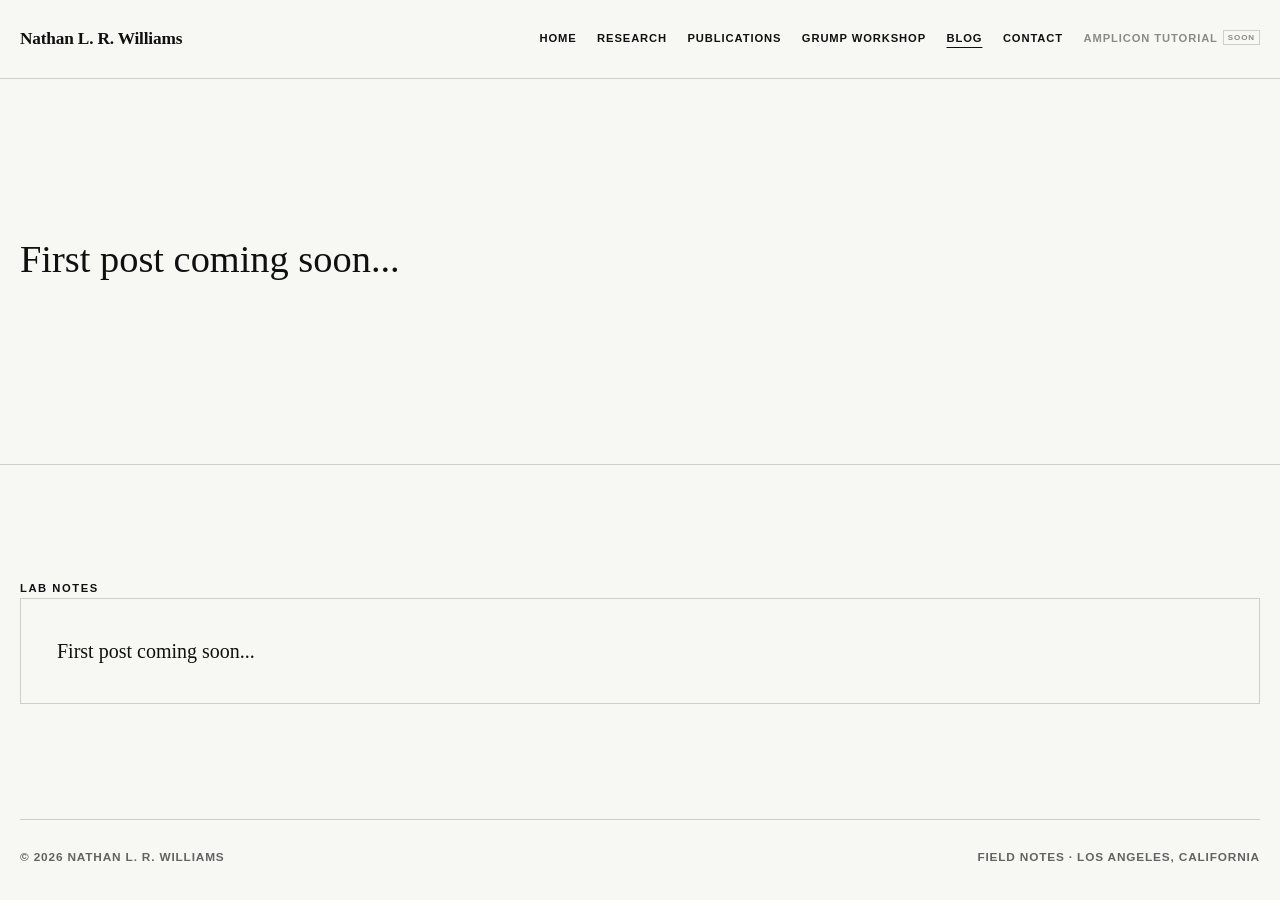
==== blog/index.html @ d1e09d86 "Publish portfolio and GRUMP Workshop" ====
<!DOCTYPE html>
<html lang="en">
<head>
  <meta charset="UTF-8" />
  <meta name="viewport" content="width=device-width, initial-scale=1.0" />
  <meta name="description" content="Field notes, research stories, and science experiences from Nathan L. R. Williams." />
  <title>Field Notes · Nathan L. R. Williams</title>
  <link rel="stylesheet" href="../css/style.css" />
  <script defer src="../js/script.js"></script>
</head>
<body>
  <a class="skip-link" href="#main-content">Skip to content</a>
  <header class="site-header">
    <div class="header-inner">
      <a class="wordmark" href="../index.html">Nathan L. R. Williams</a>
      <button class="menu-button" type="button" aria-expanded="false" aria-controls="site-navigation">Menu</button>
      <nav class="site-nav" id="site-navigation" aria-label="Main navigation">
        <a href="../index.html">Home</a>
        <a href="../index.html#research">Research</a>
        <a href="../index.html#publications">Publications</a>
        <a href="../workshop/index.html">GRUMP Workshop</a>
        <a href="index.html" aria-current="page">Blog</a>
        <a href="../index.html#contact">Contact</a>
        <span class="nav-pending" title="Coming soon">Amplicon Tutorial</span>
      </nav>
    </div>
  </header>

  <main id="main-content">
    <section class="page-hero">
      <div class="page-hero-inner">
        <p class="lead blog-intro">First post coming soon...</p>
      </div>
    </section>

    <section class="wide-section">
      <p class="kicker">LAB NOTES</p>
      <div class="empty-state">
        First post coming soon...
      </div>
    </section>
  </main>

  <footer class="site-footer">
    <p>© <span id="currentYear"></span> Nathan L. R. Williams</p>
    <p>Field notes · Los Angeles, California</p>
  </footer>
</body>
</html>
---- css/style.css ----
:root {
  --paper: #f7f7f4;
  --ink: #101010;
  --muted: #636363;
  --line: #cfcfca;
  --white: #ffffff;
  --data-blue: #1768ac;
  --max-width: 1240px;
  --serif: "Iowan Old Style", "Palatino Linotype", Palatino, Georgia, serif;
  --sans: -apple-system, BlinkMacSystemFont, "Helvetica Neue", Helvetica, Arial, sans-serif;
}

* { box-sizing: border-box; }
html { scroll-behavior: smooth; }
body {
  margin: 0;
  background: var(--paper);
  color: var(--ink);
  font-family: var(--sans);
  line-height: 1.6;
}
img { max-width: 100%; }
a { color: inherit; }
button { font: inherit; }

.skip-link {
  position: fixed;
  top: 10px;
  left: 10px;
  z-index: 100;
  padding: 10px 14px;
  background: var(--ink);
  color: var(--white);
  transform: translateY(-150%);
}
.skip-link:focus { transform: translateY(0); }

.site-header {
  position: sticky;
  top: 0;
  z-index: 20;
  border-bottom: 1px solid var(--line);
  background: rgba(247, 247, 244, 0.96);
  backdrop-filter: blur(12px);
}
.header-inner,
.hero-inner,
.section,
.fieldwork,
.page-hero-inner,
.wide-section,
.site-footer {
  width: min(calc(100% - 40px), var(--max-width));
  margin-inline: auto;
}
.header-inner {
  min-height: 78px;
  display: flex;
  align-items: center;
  justify-content: space-between;
  gap: 24px;
}
.wordmark {
  flex: 0 0 auto;
  text-decoration: none;
  font-family: var(--serif);
  font-size: 1.08rem;
  font-weight: 700;
  letter-spacing: -0.01em;
}
.site-nav {
  display: flex;
  align-items: center;
  justify-content: flex-end;
  gap: clamp(13px, 1.6vw, 24px);
  font-size: 0.7rem;
  font-weight: 750;
  letter-spacing: 0.08em;
  text-transform: uppercase;
}
.site-nav a {
  text-decoration: none;
  white-space: nowrap;
}
.site-nav a:hover,
.site-nav a:focus-visible,
.site-nav a[aria-current="page"] {
  text-decoration: underline;
  text-underline-offset: 5px;
}
.nav-pending { color: #8a8a86; cursor: not-allowed; }
.nav-pending::after {
  content: "Soon";
  margin-left: 5px;
  padding: 2px 4px;
  border: 1px solid var(--line);
  font-size: 0.5rem;
  vertical-align: 2px;
}
.menu-button {
  display: none;
  padding: 8px 0;
  border: 0;
  background: transparent;
  color: var(--ink);
  font-size: 0.8rem;
  font-weight: 700;
  letter-spacing: 0.08em;
  text-transform: uppercase;
  cursor: pointer;
}

.hero {
  min-height: min(700px, calc(100vh - 78px));
  display: grid;
  align-items: center;
  border-bottom: 1px solid var(--line);
}
.hero-inner { padding-block: clamp(85px, 14vw, 170px); }
.eyebrow,
.section-label,
.item-number,
.kicker {
  margin: 0;
  font-size: 0.7rem;
  font-weight: 800;
  letter-spacing: 0.14em;
  text-transform: uppercase;
}
.hero h1 {
  max-width: 940px;
  margin: 24px 0 18px;
  font-family: var(--serif);
  font-size: clamp(3.1rem, 7.5vw, 7rem);
  font-weight: 400;
  letter-spacing: -0.052em;
  line-height: 0.96;
}
.motto {
  margin: 0 0 42px;
  color: var(--muted);
  font-family: var(--serif);
  font-size: clamp(1.05rem, 2vw, 1.3rem);
  font-style: italic;
}
.text-link,
.button-link {
  display: inline-flex;
  gap: 10px;
  align-items: center;
  color: var(--ink);
  font-size: 0.76rem;
  font-weight: 800;
  letter-spacing: 0.08em;
  text-decoration: none;
  text-transform: uppercase;
}
.text-link:hover { text-decoration: underline; text-underline-offset: 5px; }
.button-link {
  min-height: 44px;
  padding: 10px 14px;
  border: 1px solid var(--ink);
}
.button-link:hover,
.button-link:focus-visible { background: var(--ink); color: var(--white); }

.section {
  display: grid;
  grid-template-columns: 160px minmax(0, 1fr);
  gap: clamp(30px, 6vw, 90px);
  padding-block: clamp(72px, 10vw, 125px);
}
.section-rule { border-bottom: 1px solid var(--line); }
.section-label { padding-top: 10px; }
.section-content { max-width: 940px; }
.section-content h2,
.fieldwork h2,
.page-hero h1,
.wide-section h2 {
  margin: 0 0 40px;
  font-family: var(--serif);
  font-size: clamp(2.25rem, 4.3vw, 4.6rem);
  font-weight: 400;
  letter-spacing: -0.043em;
  line-height: 1;
}
.prose p,
.lead {
  max-width: 780px;
  margin: 0 0 24px;
  font-family: var(--serif);
  font-size: clamp(1.12rem, 1.8vw, 1.42rem);
  line-height: 1.58;
}
.bio-layout {
  display: grid;
  grid-template-columns: minmax(0, 1fr) minmax(220px, 300px);
  gap: clamp(40px, 6vw, 80px);
  align-items: start;
}
.bio-layout .prose p {
  margin-bottom: 30px;
  font-size: clamp(1.02rem, 1.45vw, 1.22rem);
  line-height: 1.62;
}
.portrait {
  position: sticky;
  top: 110px;
  margin: 0;
}
.portrait img {
  display: block;
  width: 100%;
  aspect-ratio: 4 / 5;
  object-fit: cover;
  object-position: 50% 25%;
  filter: grayscale(100%);
}

.research-list { border-top: 1px solid var(--ink); }
.research-list article {
  display: grid;
  grid-template-columns: 65px minmax(190px, 0.75fr) minmax(240px, 1fr);
  gap: 30px;
  padding: 28px 0;
  border-bottom: 1px solid var(--line);
}
.research-list h3,
.research-list p { margin: 0; }
.research-list h3 {
  font-family: var(--serif);
  font-size: 1.4rem;
  font-weight: 500;
  line-height: 1.2;
}
.research-list article > p:last-child { color: var(--muted); }

.fieldwork { padding-block: clamp(72px, 10vw, 125px); }
.fieldwork-heading {
  display: flex;
  justify-content: space-between;
  align-items: center;
  gap: 30px;
  margin-bottom: 34px;
}
.carousel-controls { display: flex; align-items: center; gap: 12px; }
.carousel-button {
  width: 44px;
  height: 44px;
  border: 1px solid var(--ink);
  border-radius: 50%;
  background: transparent;
  cursor: pointer;
}
.carousel-button:hover,
.carousel-button:focus-visible { background: var(--ink); color: var(--white); }
.carousel-count {
  min-width: 48px;
  margin: 0;
  color: var(--muted);
  text-align: center;
  font-size: 0.75rem;
  font-weight: 700;
}
.carousel { position: relative; }
.carousel-slide { display: none; margin: 0; }
.carousel-slide.is-active { display: block; }
.carousel-slide img {
  display: block;
  width: 100%;
  height: clamp(430px, 64vw, 760px);
  object-fit: cover;
}
.carousel-slide:nth-child(1) img { object-position: center 42%; }
.carousel-slide:nth-child(2) img { object-position: center 35%; }
.carousel-slide:nth-child(3) img { object-position: center 50%; }
.carousel-slide figcaption {
  display: flex;
  justify-content: flex-end;
  padding-top: 12px;
  color: var(--muted);
  font-size: 0.78rem;
}

.publications-heading {
  display: flex;
  align-items: flex-start;
  justify-content: space-between;
  gap: 30px;
  margin-bottom: 48px;
}
.publications-heading h2 { margin-bottom: 14px; }
.publication-intro {
  margin: 0;
  color: var(--muted);
  font-family: var(--serif);
  font-size: 1.15rem;
}
.scholar-link {
  flex: 0 0 auto;
  display: inline-flex;
  align-items: center;
  gap: 9px;
  padding: 10px 13px 10px 10px;
  border: 1px solid var(--ink);
  text-decoration: none;
  font-size: 0.7rem;
  font-weight: 800;
  letter-spacing: 0.08em;
  text-transform: uppercase;
}
.scholar-link:hover,
.scholar-link:focus-visible { background: var(--ink); color: var(--white); }
.scholar-logo { width: 25px; height: 25px; object-fit: contain; }
.publication-list { border-top: 1px solid var(--ink); }
.publication {
  display: grid;
  grid-template-columns: 175px minmax(0, 1fr);
  column-gap: 30px;
  padding: 28px 0 30px;
  border-bottom: 1px solid var(--line);
}
.publication--featured { padding-block: 34px; }
.publication-meta {
  display: grid;
  align-content: start;
  gap: 5px;
  color: var(--muted);
  font-size: 0.68rem;
  font-weight: 800;
  letter-spacing: 0.08em;
  text-transform: uppercase;
}
.publication h3,
.publication > p { grid-column: 2; }
.publication h3 {
  margin: 0 0 14px;
  font-family: var(--serif);
  font-size: clamp(1.28rem, 2.2vw, 1.9rem);
  font-weight: 500;
  line-height: 1.25;
}
.publication h3 a { text-decoration: none; }
.publication h3 a:hover,
.publication h3 a:focus-visible {
  text-decoration: underline;
  text-decoration-thickness: 1px;
  text-underline-offset: 5px;
}
.publication > p {
  margin: 0;
  color: var(--muted);
  font-size: 0.86rem;
  line-height: 1.55;
}
.publication strong { color: var(--ink); }
.cofirst { margin-left: 6px; font-style: italic; }

.contact { min-height: 460px; }
.email-link {
  display: inline-block;
  max-width: 100%;
  font-family: var(--serif);
  font-size: clamp(1rem, 1.6vw, 1.35rem);
  text-decoration-thickness: 1px;
  text-underline-offset: 8px;
  overflow-wrap: anywhere;
}
.contact-note { margin: 28px 0 0; color: var(--muted); }
.site-footer {
  display: flex;
  justify-content: space-between;
  gap: 20px;
  padding-block: 28px;
  color: var(--muted);
  font-size: 0.74rem;
  font-weight: 700;
  letter-spacing: 0.07em;
  text-transform: uppercase;
}
.site-footer p { margin: 0; }

/* Interior pages */
.page-hero { border-bottom: 1px solid var(--line); }
.page-hero-inner { padding-block: clamp(86px, 12vw, 150px); }
.page-hero h1 { max-width: 970px; margin: 20px 0 28px; }
.page-hero .lead { max-width: 850px; color: var(--muted); }
.hero-actions { display: flex; flex-wrap: wrap; gap: 10px; margin-top: 34px; }
.wide-section { padding-block: clamp(70px, 9vw, 115px); border-bottom: 1px solid var(--line); }
.wide-section > h2 { max-width: 800px; }
.stats-grid,
.resource-grid,
.figure-grid,
.blog-grid {
  display: grid;
  grid-template-columns: repeat(3, minmax(0, 1fr));
  border-top: 1px solid var(--ink);
}
.stat,
.resource-card,
.blog-card {
  padding: 28px;
  border-right: 1px solid var(--line);
  border-bottom: 1px solid var(--line);
}
.stat:last-child,
.resource-card:last-child,
.blog-card:last-child { border-right: 0; }
.stat strong {
  display: block;
  margin-bottom: 7px;
  font-family: var(--serif);
  font-size: clamp(2rem, 4vw, 4rem);
  font-weight: 400;
  line-height: 1;
}
.stat span { color: var(--muted); font-size: 0.85rem; }
.figure-grid {
  grid-template-columns: minmax(0, 1fr);
  gap: 54px;
  max-width: 1000px;
  margin-inline: auto;
  border-top: 0;
}
.science-figure {
  width: 100%;
  margin: 0 auto;
}
.science-figure img {
  display: block;
  width: 100%;
  border: 1px solid var(--line);
  background: var(--white);
}
.science-figure figcaption {
  margin-top: 12px;
  color: var(--muted);
  font-size: 0.78rem;
  text-align: center;
}
.explorer-intro {
  max-width: 820px;
  margin: -18px 0 38px;
  color: var(--muted);
  font-family: var(--serif);
  font-size: clamp(1.08rem, 1.7vw, 1.35rem);
}
.explorer-controls {
  display: grid;
  grid-template-columns: repeat(4, minmax(0, 1fr));
  gap: 18px;
  padding: 24px 0 28px;
  border-top: 1px solid var(--ink);
  border-bottom: 1px solid var(--line);
}
.explorer-controls label {
  display: grid;
  gap: 7px;
}
.explorer-controls label > span {
  font-size: 0.68rem;
  font-weight: 800;
  letter-spacing: 0.08em;
  text-transform: uppercase;
}
.explorer-controls select {
  width: 100%;
  min-height: 46px;
  padding: 9px 34px 9px 10px;
  border: 1px solid var(--ink);
  border-radius: 0;
  background: var(--paper);
  color: var(--ink);
  font: 0.88rem var(--sans);
}
.explorer-controls select:disabled {
  border-color: var(--line);
  color: var(--muted);
}
.explorer-summary {
  min-height: 62px;
  display: flex;
  align-items: center;
  justify-content: space-between;
  gap: 24px;
  padding-block: 14px;
}
.explorer-summary p {
  margin: 0;
  color: var(--muted);
  font-size: 0.82rem;
}
.abundance-legend {
  flex: 0 0 auto;
  display: flex;
  align-items: center;
  gap: 8px;
  color: var(--muted);
  font-size: 0.65rem;
  font-weight: 700;
}
.abundance-size-key {
  min-width: 76px;
  height: 24px;
  display: inline-flex;
  align-items: center;
  justify-content: space-around;
}
.abundance-size-key i {
  display: inline-block;
  border-radius: 50%;
  background: var(--data-blue);
}
.abundance-size-key i:nth-child(1) {
  width: 6px;
  height: 6px;
}
.abundance-size-key i:nth-child(2) {
  width: 12px;
  height: 12px;
}
.abundance-size-key i:nth-child(3) {
  width: 20px;
  height: 20px;
}
.interactive-figure {
  margin: 52px 0 0;
}
.interactive-figure + .interactive-figure {
  margin-top: 88px;
}
.interactive-figure-heading {
  display: flex;
  align-items: baseline;
  justify-content: space-between;
  gap: 24px;
  margin-bottom: 14px;
}
.interactive-figure-heading h3 {
  margin: 0;
  font-family: var(--serif);
  font-size: clamp(1.5rem, 2.5vw, 2.15rem);
  font-weight: 500;
}
.interactive-figure-heading p {
  margin: 0;
  color: var(--muted);
  font-size: 0.76rem;
}
.chart-frame {
  width: 100%;
  overflow: hidden;
  border-top: 1px solid var(--ink);
  border-bottom: 1px solid var(--line);
  background: var(--white);
}
.chart-frame svg {
  display: block;
  width: 100%;
  height: auto;
}
#grump-map {
  cursor: grab;
  touch-action: none;
}
#grump-map:active { cursor: grabbing; }
.interactive-figure figcaption {
  margin-top: 12px;
  color: var(--muted);
  font-size: 0.76rem;
  text-align: center;
}
.map-graticule {
  fill: none;
  stroke: #d8d8d2;
  stroke-width: 0.7;
}
.map-land {
  fill: #ecece7;
  stroke: #94948e;
  stroke-width: 0.8;
}
.map-sample-points circle,
.depth-sample-points circle {
  fill: #c8c8c3;
  fill-opacity: 1;
}
.map-abundance-points circle,
.depth-abundance-points circle {
  fill: var(--data-blue);
  stroke: var(--white);
  stroke-width: 0.8;
  fill-opacity: 0.88;
}
.chart-grid line {
  stroke: #deded9;
  stroke-width: 1;
}
.chart-grid path { display: none; }
.chart-axis path,
.chart-axis line {
  stroke: #777772;
}
.chart-axis text,
.chart-axis-label {
  fill: var(--muted);
  font-family: var(--sans);
  font-size: 12px;
}
.resource-card h3,
.blog-card h3,
.tutorial-step h2 {
  margin: 8px 0 12px;
  font-family: var(--serif);
  font-size: 1.55rem;
  font-weight: 500;
  line-height: 1.2;
}
.section-title-only { margin-bottom: 34px !important; }
.resource-card p,
.blog-card p { color: var(--muted); }
.resource-card a,
.blog-card a { text-underline-offset: 4px; }
.updates-list { border-top: 1px solid var(--ink); }
.update-item {
  display: grid;
  grid-template-columns: 180px 1fr;
  gap: 30px;
  padding: 28px 0;
  border-bottom: 1px solid var(--line);
}
.update-item time,
.post-meta { color: var(--muted); font-size: 0.72rem; font-weight: 800; letter-spacing: 0.08em; text-transform: uppercase; }
.update-item h3 { margin: 0 0 8px; font-family: var(--serif); font-size: 1.45rem; font-weight: 500; }
.update-item p { margin: 0; color: var(--muted); }
.tutorial-layout {
  display: grid;
  grid-template-columns: 230px minmax(0, 1fr);
  gap: clamp(35px, 6vw, 85px);
  align-items: start;
}
.tutorial-nav {
  position: sticky;
  top: 110px;
  display: grid;
  border-top: 1px solid var(--ink);
}
.tutorial-nav a {
  padding: 12px 0;
  border-bottom: 1px solid var(--line);
  color: var(--muted);
  font-size: 0.76rem;
  font-weight: 700;
  text-decoration: none;
}
.tutorial-nav a:hover { color: var(--ink); }
.tutorial-step { padding: 0 0 72px; }
.tutorial-step + .tutorial-step { padding-top: 72px; border-top: 1px solid var(--line); }
.tutorial-step > p { max-width: 780px; }
.taxonomy-tool {
  margin-top: 42px;
  padding: clamp(24px, 4vw, 38px);
  border: 1px solid var(--ink);
  background: var(--white);
}
.taxonomy-tool label {
  display: block;
  margin-bottom: 8px;
  font-family: var(--serif);
  font-size: 1.45rem;
}
.taxonomy-tool > p {
  max-width: 760px;
  margin: 0 0 22px;
  color: var(--muted);
}
.taxonomy-input {
  width: 100%;
  padding: 15px 0;
  border: 0;
  border-bottom: 2px solid var(--ink);
  border-radius: 0;
  background: transparent;
  color: var(--ink);
  font: 1.1rem var(--sans);
  outline: none;
}
.taxonomy-input:focus { border-bottom-width: 4px; }
.taxonomy-status {
  min-height: 24px;
  margin: 13px 0 0 !important;
  font-size: 0.78rem;
}
.taxonomy-results { border-top: 1px solid var(--line); }
.taxonomy-result {
  width: 100%;
  display: flex;
  justify-content: space-between;
  gap: 20px;
  padding: 12px 0;
  border: 0;
  border-bottom: 1px solid var(--line);
  background: transparent;
  color: var(--ink);
  text-align: left;
  cursor: pointer;
}
.taxonomy-result:hover,
.taxonomy-result:focus-visible { padding-inline: 10px; background: var(--ink); color: var(--white); }
.taxonomy-result span:last-child {
  color: var(--muted);
  font-size: 0.7rem;
  font-weight: 800;
  letter-spacing: 0.08em;
  text-transform: uppercase;
}
.taxonomy-result:hover span:last-child,
.taxonomy-result:focus-visible span:last-child { color: var(--white); }
.generated-code {
  margin-top: 38px;
  padding-top: 38px;
  border-top: 1px solid var(--line);
}
.generated-code h3 {
  margin: 10px 0 12px;
  font-family: var(--serif);
  font-size: 1.8rem;
  font-weight: 500;
}
.generated-code > p:not(.kicker) { max-width: 760px; color: var(--muted); }
.code-shell { position: relative; margin-top: 24px; }
.copy-button {
  position: absolute;
  top: 10px;
  right: 10px;
  z-index: 2;
  padding: 7px 10px;
  border: 1px solid #4b4b4b;
  background: #191919;
  color: #f4f4f4;
  font-size: 0.67rem;
  font-weight: 800;
  letter-spacing: 0.07em;
  text-transform: uppercase;
  cursor: pointer;
}
.copy-button:hover,
.copy-button:focus-visible { background: #f4f4f4; color: #191919; }
pre {
  margin: 0;
  padding: 52px 22px 24px;
  overflow-x: auto;
  background: #151515;
  color: #f3f3ed;
  font: 0.82rem/1.6 ui-monospace, SFMono-Regular, Menlo, Monaco, Consolas, monospace;
  tab-size: 2;
}
.blog-intro {
  max-width: 780px;
  color: var(--ink) !important;
  font-size: clamp(1.5rem, 3vw, 2.6rem);
}
.blog-card { min-height: 250px; }
.blog-card .post-meta { margin: 0 0 36px; }
.blog-card h3 { font-size: 1.8rem; }
.empty-state {
  padding: 36px;
  border: 1px solid var(--line);
  font-family: var(--serif);
  font-size: 1.25rem;
}

@media (max-width: 1040px) {
  .site-nav { gap: 12px; font-size: 0.65rem; }
  .nav-pending::after { display: none; }
  .explorer-controls { grid-template-columns: repeat(2, minmax(0, 1fr)); }
}
@media (max-width: 880px) {
  .menu-button { display: block; }
  .site-nav {
    position: absolute;
    top: 78px;
    left: 0;
    right: 0;
    display: none;
    align-items: stretch;
    gap: 0;
    padding: 8px 20px 20px;
    border-bottom: 1px solid var(--line);
    background: var(--paper);
  }
  .site-nav.is-open { display: grid; }
  .site-nav a,
  .nav-pending { padding: 12px 0; border-bottom: 1px solid var(--line); }
  .section { grid-template-columns: 1fr; gap: 30px; }
  .bio-layout { grid-template-columns: 1fr; }
  .portrait { position: static; max-width: 440px; grid-row: 1; }
  .research-list article { grid-template-columns: 45px 1fr; }
  .research-list article > p:last-child { grid-column: 2; }
  .publications-heading { display: grid; }
  .scholar-link { width: fit-content; }
  .publication { grid-template-columns: 1fr; }
  .publication-meta,
  .publication h3,
  .publication > p { grid-column: 1; }
  .publication-meta { display: flex; flex-wrap: wrap; gap: 8px 16px; margin-bottom: 16px; }
  .figure-grid,
  .stats-grid,
  .resource-grid,
  .blog-grid { grid-template-columns: 1fr; }
  .stat,
  .resource-card,
  .blog-card { border-right: 0; }
  .tutorial-layout { grid-template-columns: 1fr; }
  .tutorial-nav { position: static; grid-template-columns: repeat(2, 1fr); column-gap: 20px; margin-bottom: 30px; }
  .update-item { grid-template-columns: 1fr; gap: 8px; }
  .explorer-summary,
  .interactive-figure-heading {
    display: grid;
  }
}
@media (max-width: 620px) {
  .header-inner,
  .hero-inner,
  .section,
  .fieldwork,
  .page-hero-inner,
  .wide-section,
  .site-footer { width: min(calc(100% - 28px), var(--max-width)); }
  .hero { min-height: 620px; }
  .hero h1 { font-size: clamp(2.9rem, 15vw, 5rem); }
  .fieldwork-heading { display: grid; }
  .carousel-slide img { height: 62vh; min-height: 400px; }
  .site-footer { display: grid; }
  .tutorial-nav { grid-template-columns: 1fr; }
  .explorer-controls { grid-template-columns: 1fr; }
  .abundance-legend { flex-wrap: wrap; }
}
@media (prefers-reduced-motion: reduce) {
  html { scroll-behavior: auto; }
}
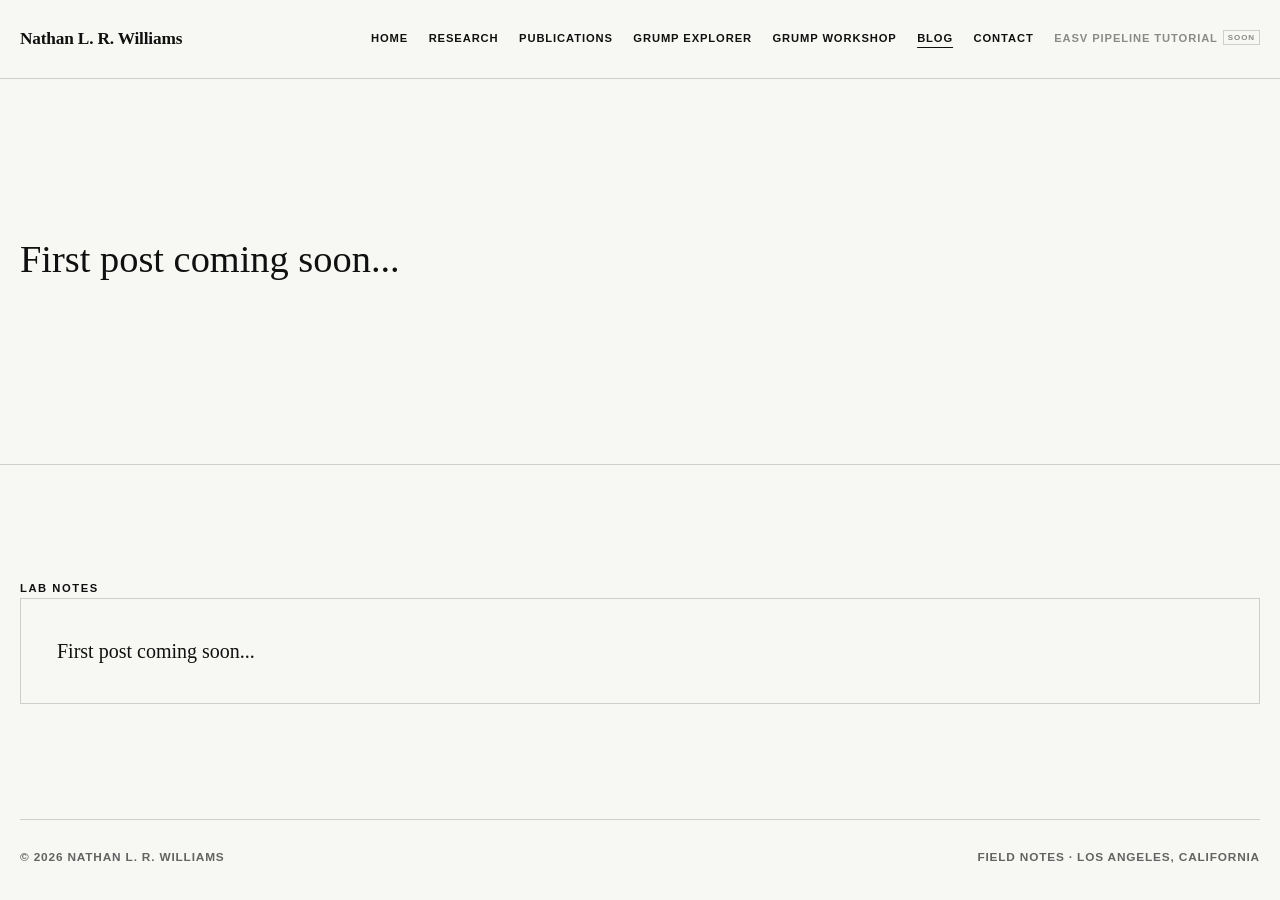
==== commit af0e69b6: "Link project tutorials from standalone repositories" ====
--- a/blog/index.html
+++ b/blog/index.html
@@ -18,10 +18,11 @@
         <a href="../index.html">Home</a>
         <a href="../index.html#research">Research</a>
         <a href="../index.html#publications">Publications</a>
-        <a href="../workshop/index.html">GRUMP Workshop</a>
+        <a href="https://nwilliams96.github.io/GRUMP/">GRUMP Explorer</a>
+        <a href="https://nwilliams96.github.io/GRUMP/workshop/">GRUMP Workshop</a>
         <a href="index.html" aria-current="page">Blog</a>
         <a href="../index.html#contact">Contact</a>
-        <span class="nav-pending" title="Coming soon">Amplicon Tutorial</span>
+        <span class="nav-pending" title="Private development site · Coming soon">eASV Pipeline Tutorial</span>
       </nav>
     </div>
   </header>
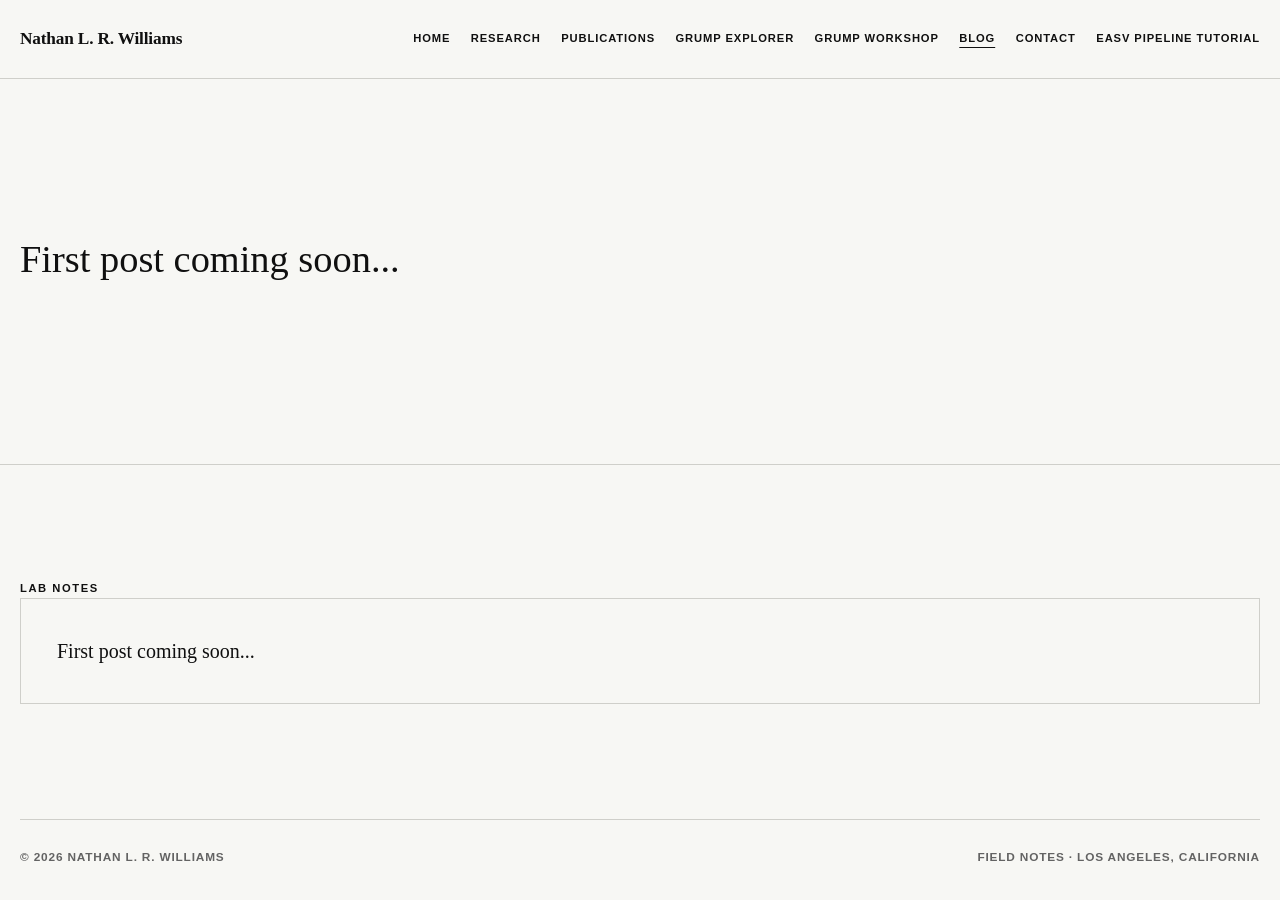
==== commit fc080195: "Link public eASV pipeline tutorial" ====
--- a/blog/index.html
+++ b/blog/index.html
@@ -22,7 +22,7 @@
         <a href="https://nwilliams96.github.io/GRUMP/workshop/">GRUMP Workshop</a>
         <a href="index.html" aria-current="page">Blog</a>
         <a href="../index.html#contact">Contact</a>
-        <span class="nav-pending" title="Private development site · Coming soon">eASV Pipeline Tutorial</span>
+        <a href="https://www.nathanlrwilliams.com/eASV-Pipeline-Tutorial/">eASV Pipeline Tutorial</a>
       </nav>
     </div>
   </header>
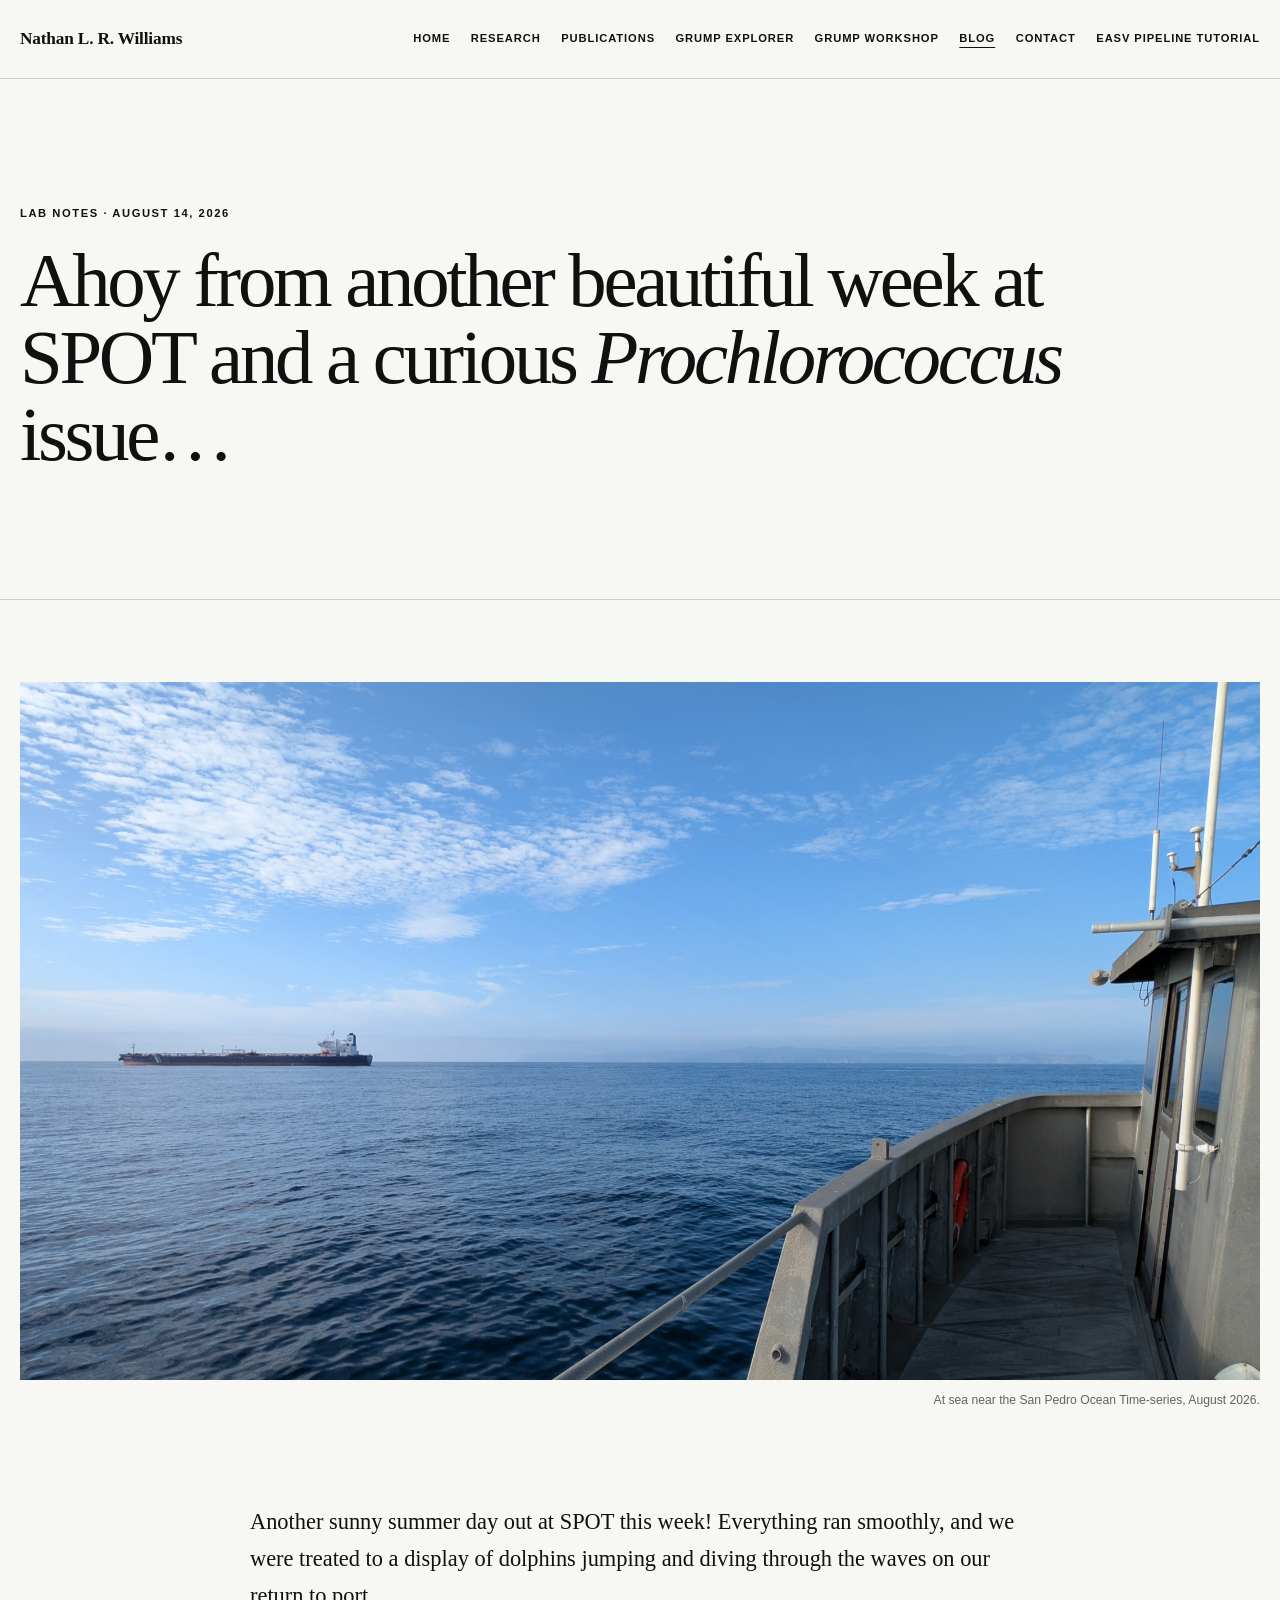
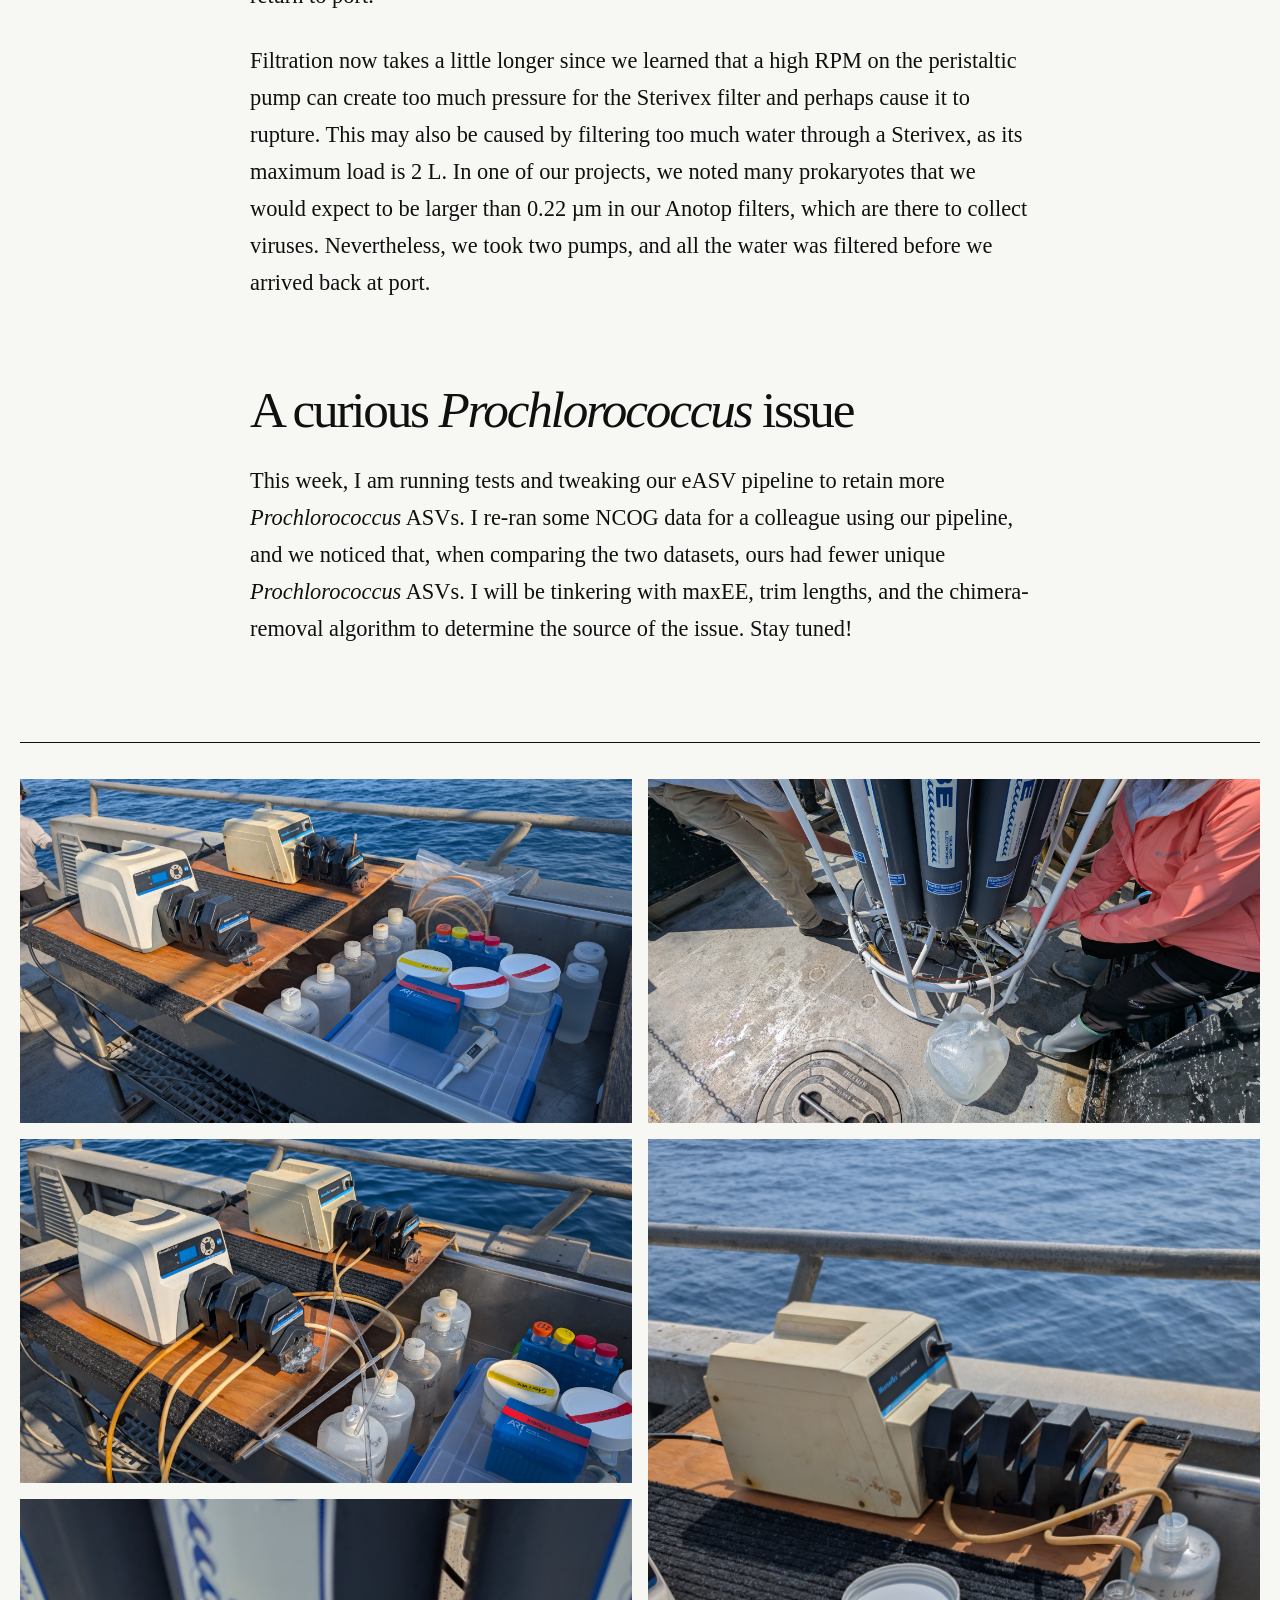
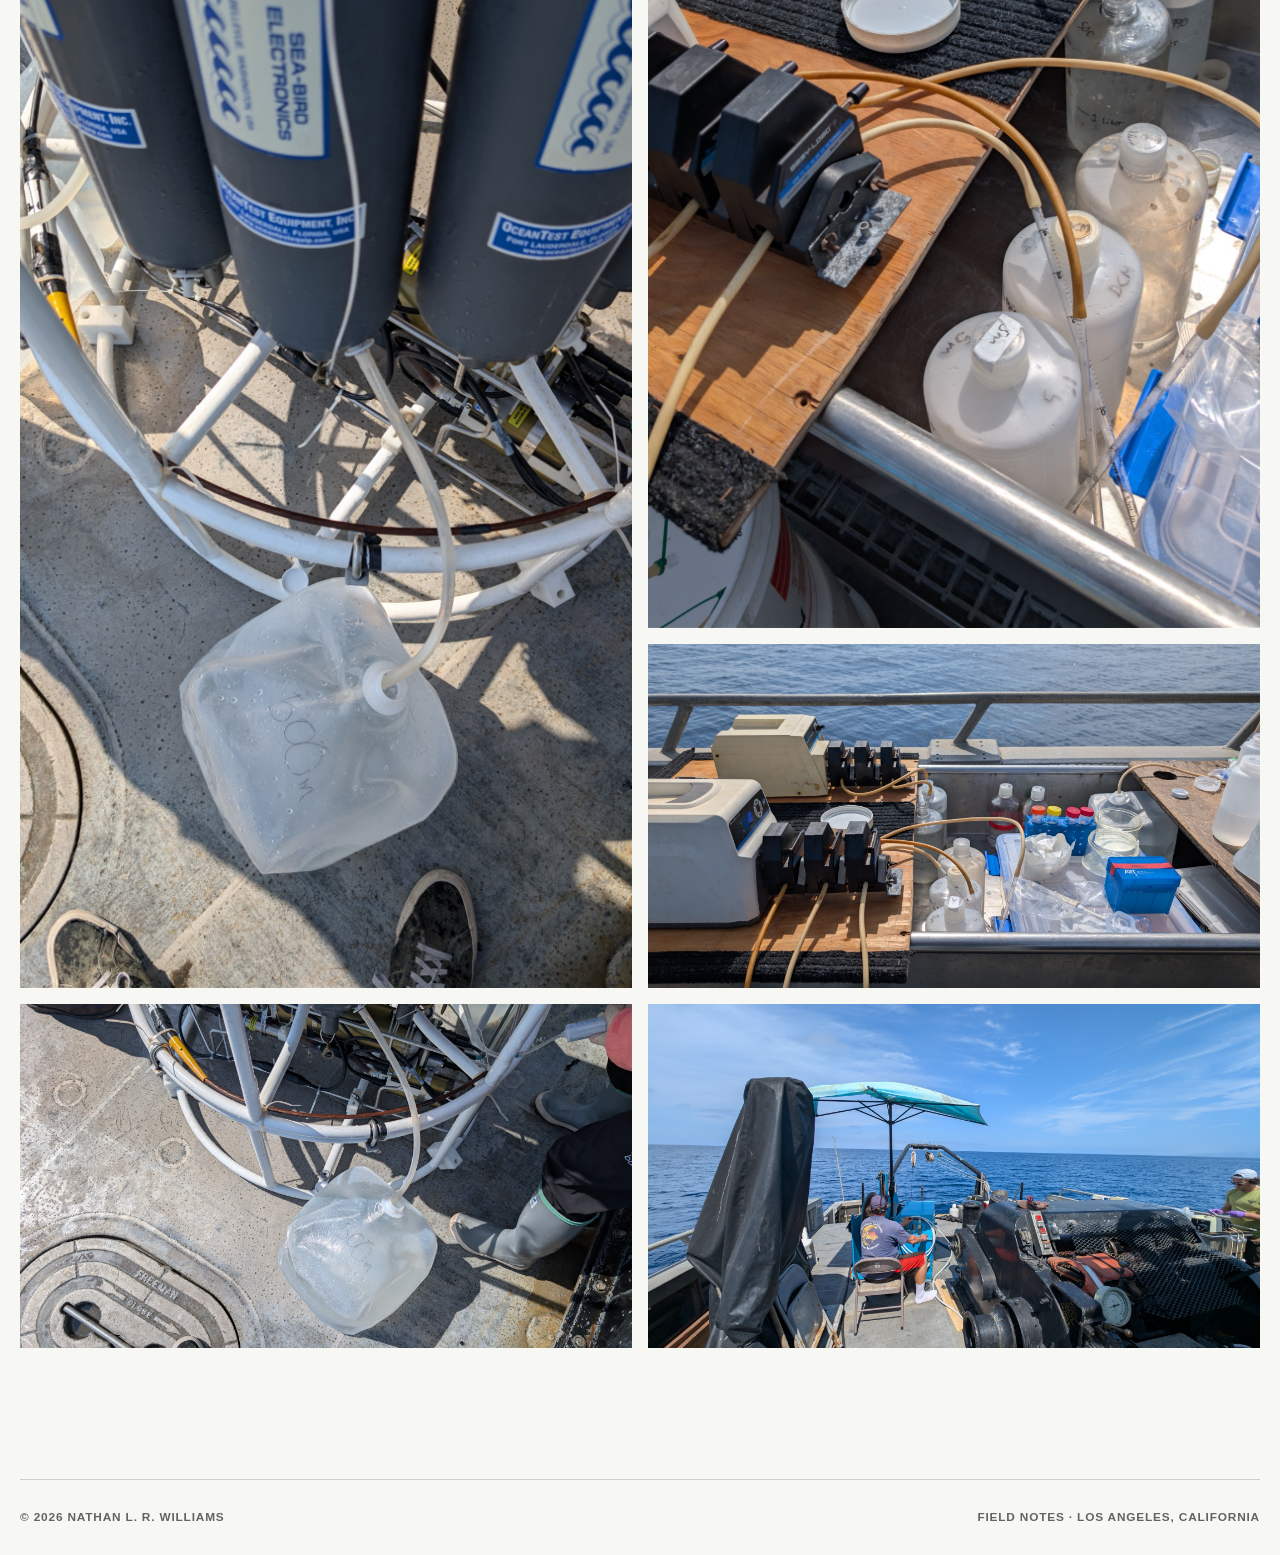
==== commit 172e5da9: "Publish first SPOT field notes post" ====
--- a/blog/index.html
+++ b/blog/index.html
@@ -3,8 +3,8 @@
 <head>
   <meta charset="UTF-8" />
   <meta name="viewport" content="width=device-width, initial-scale=1.0" />
-  <meta name="description" content="Field notes, research stories, and science experiences from Nathan L. R. Williams." />
-  <title>Field Notes · Nathan L. R. Williams</title>
+  <meta name="description" content="Field notes from a summer sampling day at SPOT and an investigation into Prochlorococcus ASV retention in the eASV pipeline." />
+  <title>Ahoy from SPOT and a curious Prochlorococcus issue · Nathan L. R. Williams</title>
   <link rel="stylesheet" href="../css/style.css" />
   <script defer src="../js/script.js"></script>
 </head>
@@ -18,8 +18,8 @@
         <a href="../index.html">Home</a>
         <a href="../index.html#research">Research</a>
         <a href="../index.html#publications">Publications</a>
-        <a href="https://nwilliams96.github.io/GRUMP/">GRUMP Explorer</a>
-        <a href="https://nwilliams96.github.io/GRUMP/workshop/">GRUMP Workshop</a>
+        <a href="https://www.nathanlrwilliams.com/GRUMP/">GRUMP Explorer</a>
+        <a href="https://www.nathanlrwilliams.com/GRUMP/workshop/">GRUMP Workshop</a>
         <a href="index.html" aria-current="page">Blog</a>
         <a href="../index.html#contact">Contact</a>
         <a href="https://www.nathanlrwilliams.com/eASV-Pipeline-Tutorial/">eASV Pipeline Tutorial</a>
@@ -28,18 +28,68 @@
   </header>
 
   <main id="main-content">
-    <section class="page-hero">
+    <section class="page-hero blog-post-header">
       <div class="page-hero-inner">
-        <p class="lead blog-intro">First post coming soon...</p>
+        <p class="kicker">Lab notes · August 14, 2026</p>
+        <h1>Ahoy from another beautiful week at SPOT and a curious <em>Prochlorococcus</em> issue…</h1>
       </div>
     </section>
 
-    <section class="wide-section">
-      <p class="kicker">LAB NOTES</p>
-      <div class="empty-state">
-        First post coming soon...
+    <article class="wide-section blog-post">
+      <figure class="blog-feature-image">
+        <img src="../images/blog/spot-august-2026/PXL_20260812_150944974.jpg" alt="Open ocean and a cargo ship viewed from a research vessel near SPOT" />
+        <figcaption>At sea near the San Pedro Ocean Time-series, August 2026.</figcaption>
+      </figure>
+
+      <div class="blog-post-prose">
+        <p>
+          Another sunny summer day out at SPOT this week! Everything ran smoothly, and we were treated to a display of
+          dolphins jumping and diving through the waves on our return to port.
+        </p>
+        <p>
+          Filtration now takes a little longer since we learned that a high RPM on the peristaltic pump can create too
+          much pressure for the Sterivex filter and perhaps cause it to rupture. This may also be caused by filtering
+          too much water through a Sterivex, as its maximum load is 2 L. In one of our projects, we noted many
+          prokaryotes that we would expect to be larger than 0.22 µm in our Anotop filters, which are there to collect
+          viruses. Nevertheless, we took two pumps, and all the water was filtered before we arrived back at port.
+        </p>
+
+        <h2>A curious <em>Prochlorococcus</em> issue</h2>
+        <p>
+          This week, I am running tests and tweaking our eASV pipeline to retain more <em>Prochlorococcus</em> ASVs. I
+          re-ran some NCOG data for a colleague using our pipeline, and we noticed that, when comparing the two
+          datasets, ours had fewer unique <em>Prochlorococcus</em> ASVs. I will be tinkering with maxEE, trim lengths,
+          and the chimera-removal algorithm to determine the source of the issue. Stay tuned!
+        </p>
       </div>
-    </section>
+
+      <div class="blog-photo-grid" aria-label="Photographs from the August 2026 SPOT cruise">
+        <figure>
+          <img loading="lazy" src="../images/blog/spot-august-2026/PXL_20260812_155552378.jpg" alt="Peristaltic pumps and filtration supplies on the research vessel" />
+        </figure>
+        <figure>
+          <img loading="lazy" src="../images/blog/spot-august-2026/PXL_20260812_160123368.jpg" alt="Peristaltic pumps filtering seawater on deck" />
+        </figure>
+        <figure>
+          <img loading="lazy" src="../images/blog/spot-august-2026/PXL_20260812_171328733.jpg" alt="A water sample being collected from a CTD rosette" />
+        </figure>
+        <figure>
+          <img loading="lazy" src="../images/blog/spot-august-2026/PXL_20260812_171800835.jpg" alt="A seawater sample connected to a CTD rosette" />
+        </figure>
+        <figure>
+          <img loading="lazy" src="../images/blog/spot-august-2026/PXL_20260812_171805061.jpg" alt="A researcher collecting seawater from a CTD rosette" />
+        </figure>
+        <figure>
+          <img loading="lazy" src="../images/blog/spot-august-2026/PXL_20260812_172812085.jpg" alt="Peristaltic pumps, sample bottles, and filtration tubing on deck" />
+        </figure>
+        <figure>
+          <img loading="lazy" src="../images/blog/spot-august-2026/PXL_20260812_172816464.jpg" alt="The seawater filtration station aboard the research vessel" />
+        </figure>
+        <figure>
+          <img loading="lazy" src="../images/blog/spot-august-2026/PXL_20260812_180644858.jpg" alt="Researchers working with oceanographic equipment under a blue sky" />
+        </figure>
+      </div>
+    </article>
   </main>
 
   <footer class="site-footer">
--- a/css/style.css
+++ b/css/style.css
@@ -768,6 +768,55 @@
   border: 1px solid var(--line);
   font-family: var(--serif);
   font-size: 1.25rem;
+}
+.blog-post-header .page-hero-inner { padding-block: clamp(76px, 10vw, 126px); }
+.blog-post-header h1 {
+  max-width: 1050px;
+  margin-bottom: 0;
+  font-size: clamp(2.7rem, 6vw, 6rem);
+}
+.blog-post { padding-top: clamp(48px, 7vw, 82px); }
+.blog-feature-image { margin: 0; }
+.blog-feature-image img {
+  display: block;
+  width: 100%;
+  aspect-ratio: 16 / 9;
+  object-fit: cover;
+}
+.blog-feature-image figcaption {
+  margin-top: 11px;
+  color: var(--muted);
+  font-size: 0.76rem;
+  text-align: right;
+}
+.blog-post-prose {
+  max-width: 780px;
+  margin: clamp(58px, 8vw, 94px) auto;
+}
+.blog-post-prose p {
+  margin: 0 0 28px;
+  font-family: var(--serif);
+  font-size: clamp(1.12rem, 1.8vw, 1.4rem);
+  line-height: 1.65;
+}
+.blog-post-prose h2 {
+  margin: clamp(58px, 7vw, 82px) 0 28px;
+  font-size: clamp(2.1rem, 4vw, 3.8rem);
+}
+.blog-photo-grid {
+  columns: 2;
+  column-gap: 16px;
+  padding-top: clamp(12px, 3vw, 36px);
+  border-top: 1px solid var(--ink);
+}
+.blog-photo-grid figure {
+  break-inside: avoid;
+  margin: 0 0 16px;
+}
+.blog-photo-grid img {
+  display: block;
+  width: 100%;
+  height: auto;
 }
 
 @media (max-width: 1040px) {
@@ -835,6 +884,7 @@
   .tutorial-nav { grid-template-columns: 1fr; }
   .explorer-controls { grid-template-columns: 1fr; }
   .abundance-legend { flex-wrap: wrap; }
+  .blog-photo-grid { columns: 1; }
 }
 @media (prefers-reduced-motion: reduce) {
   html { scroll-behavior: auto; }
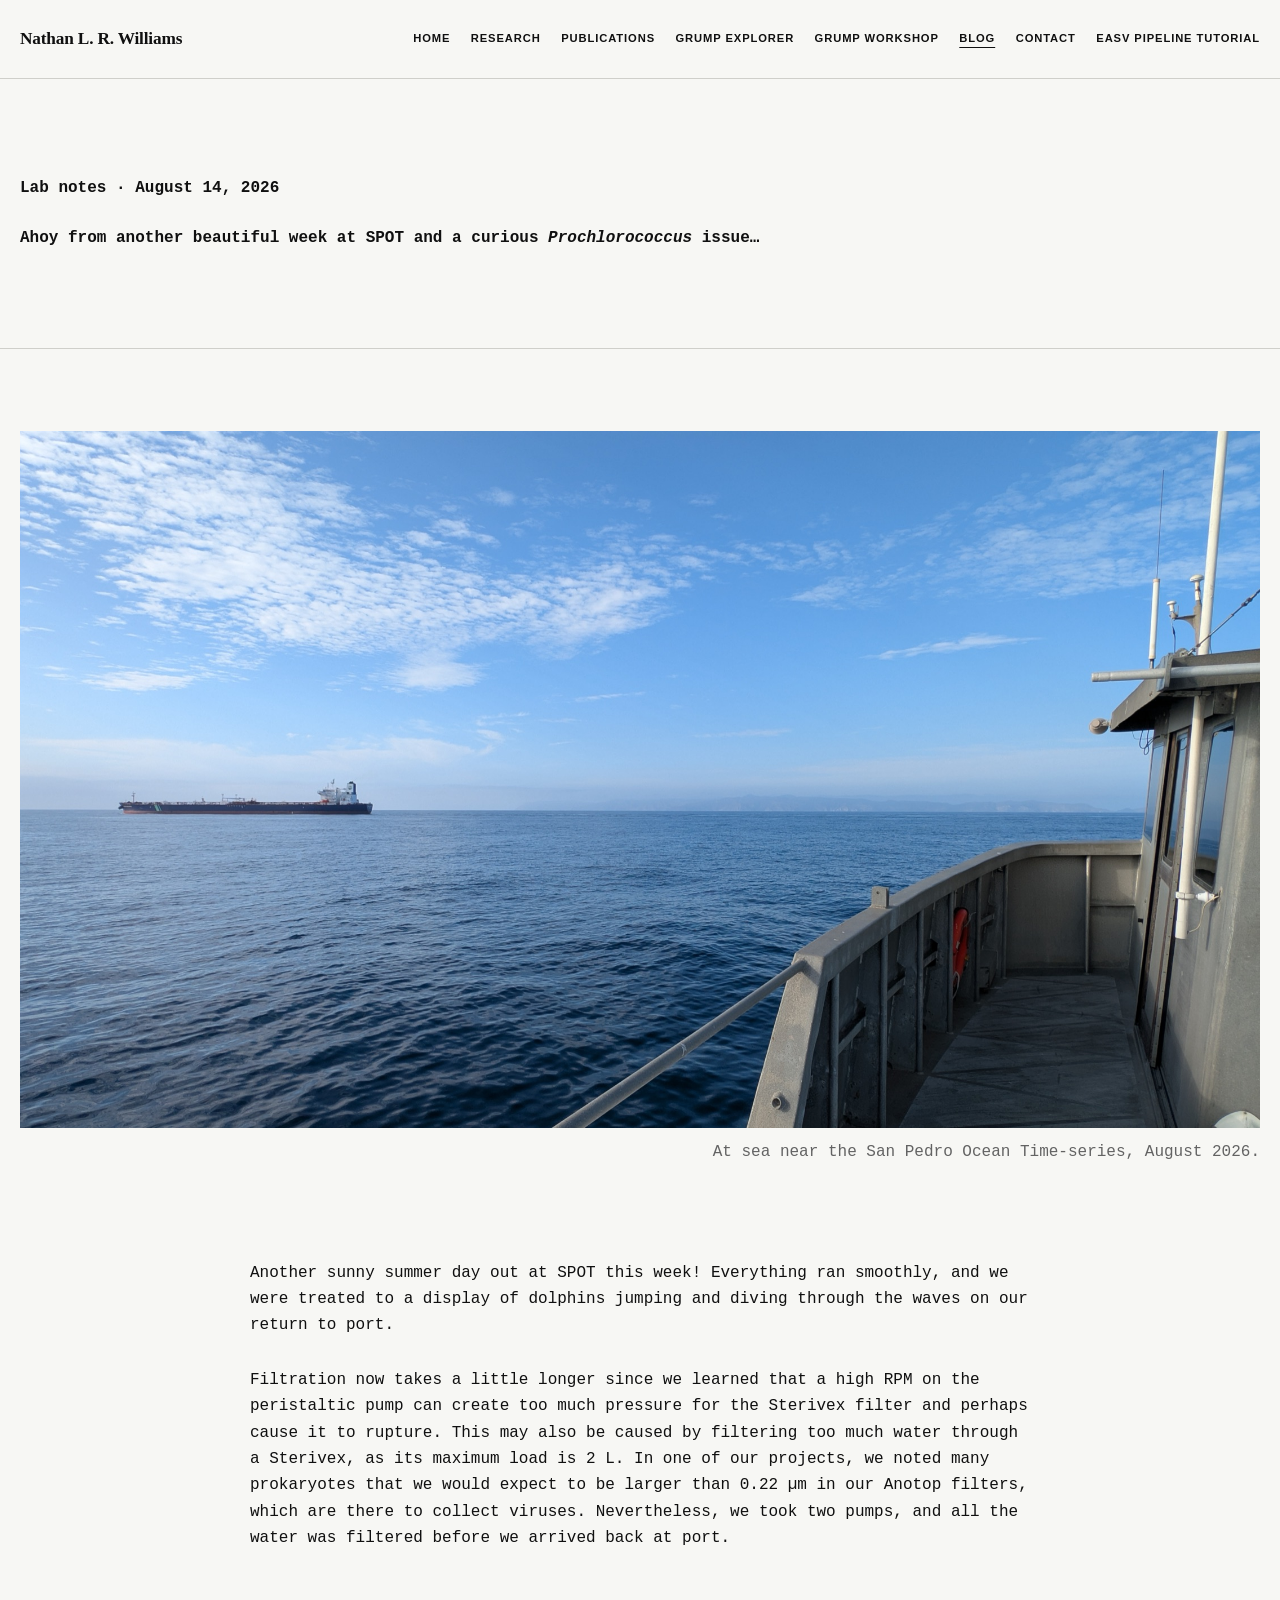
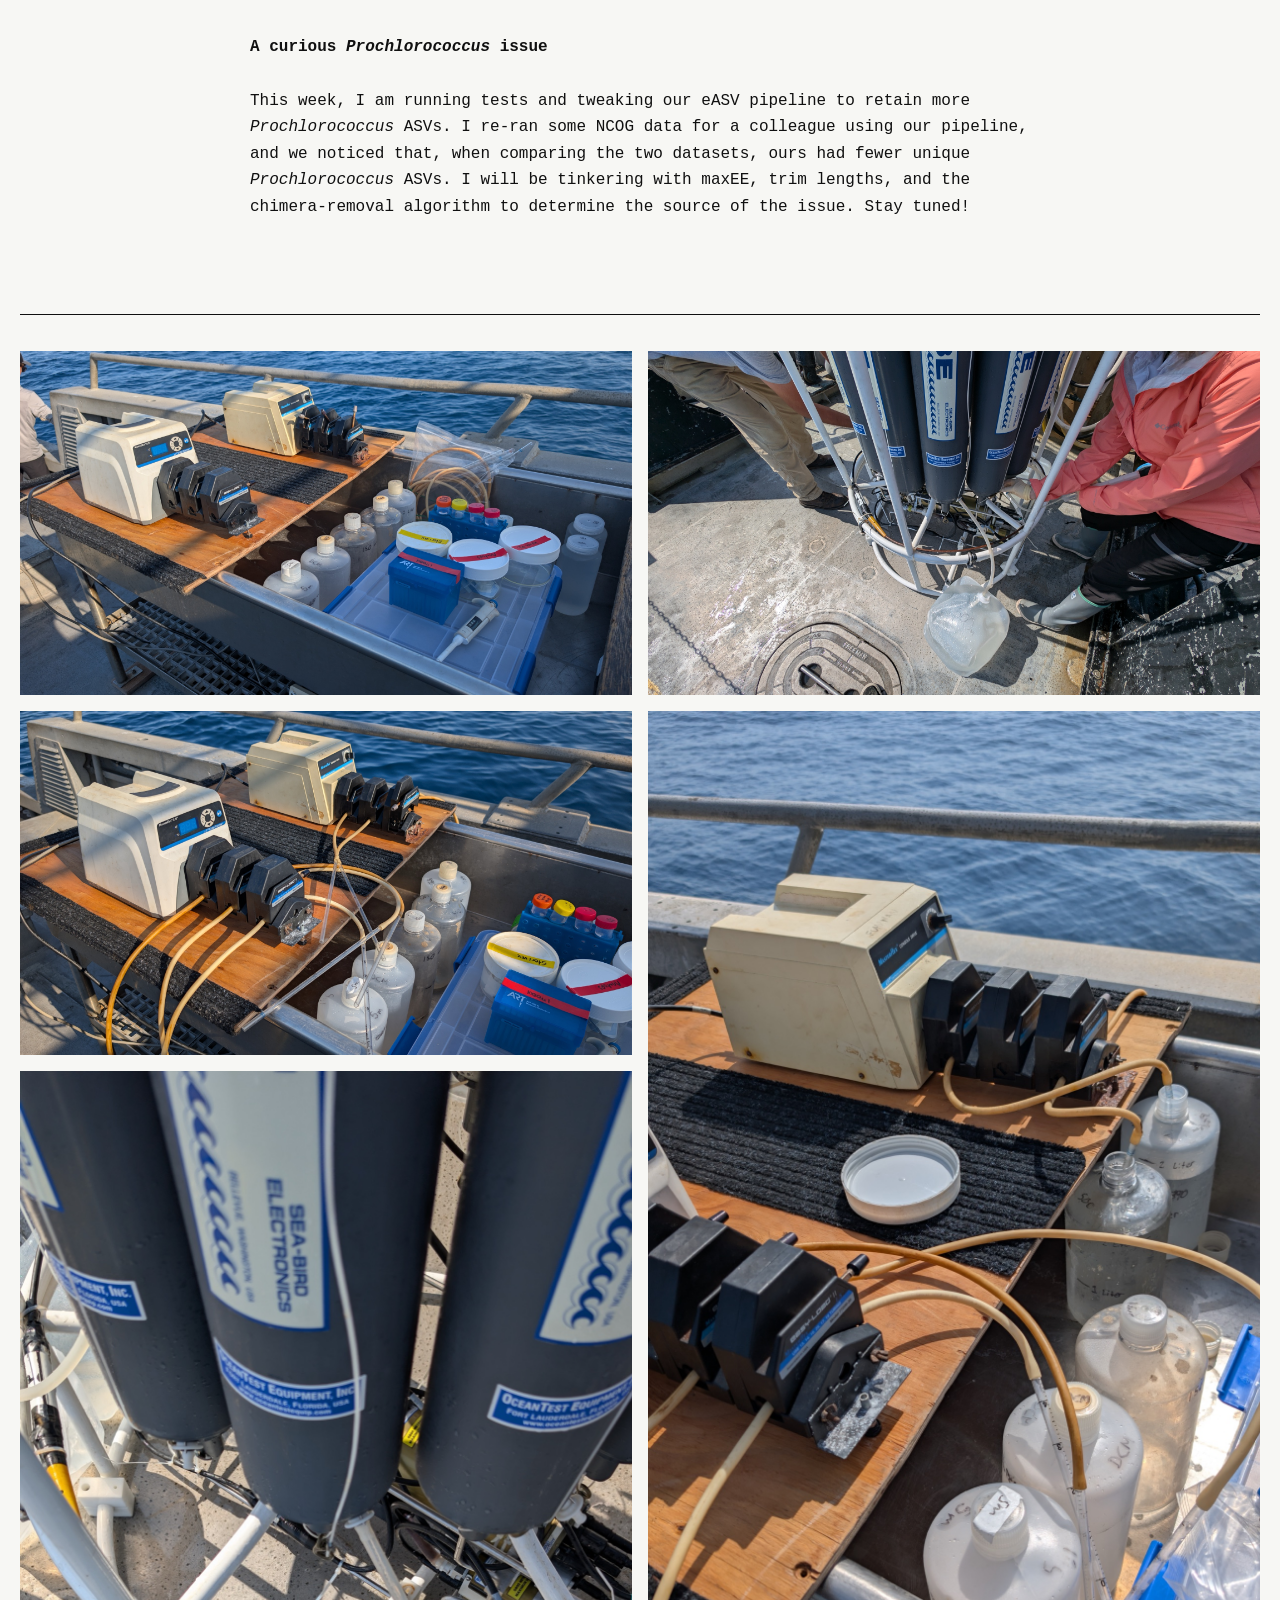
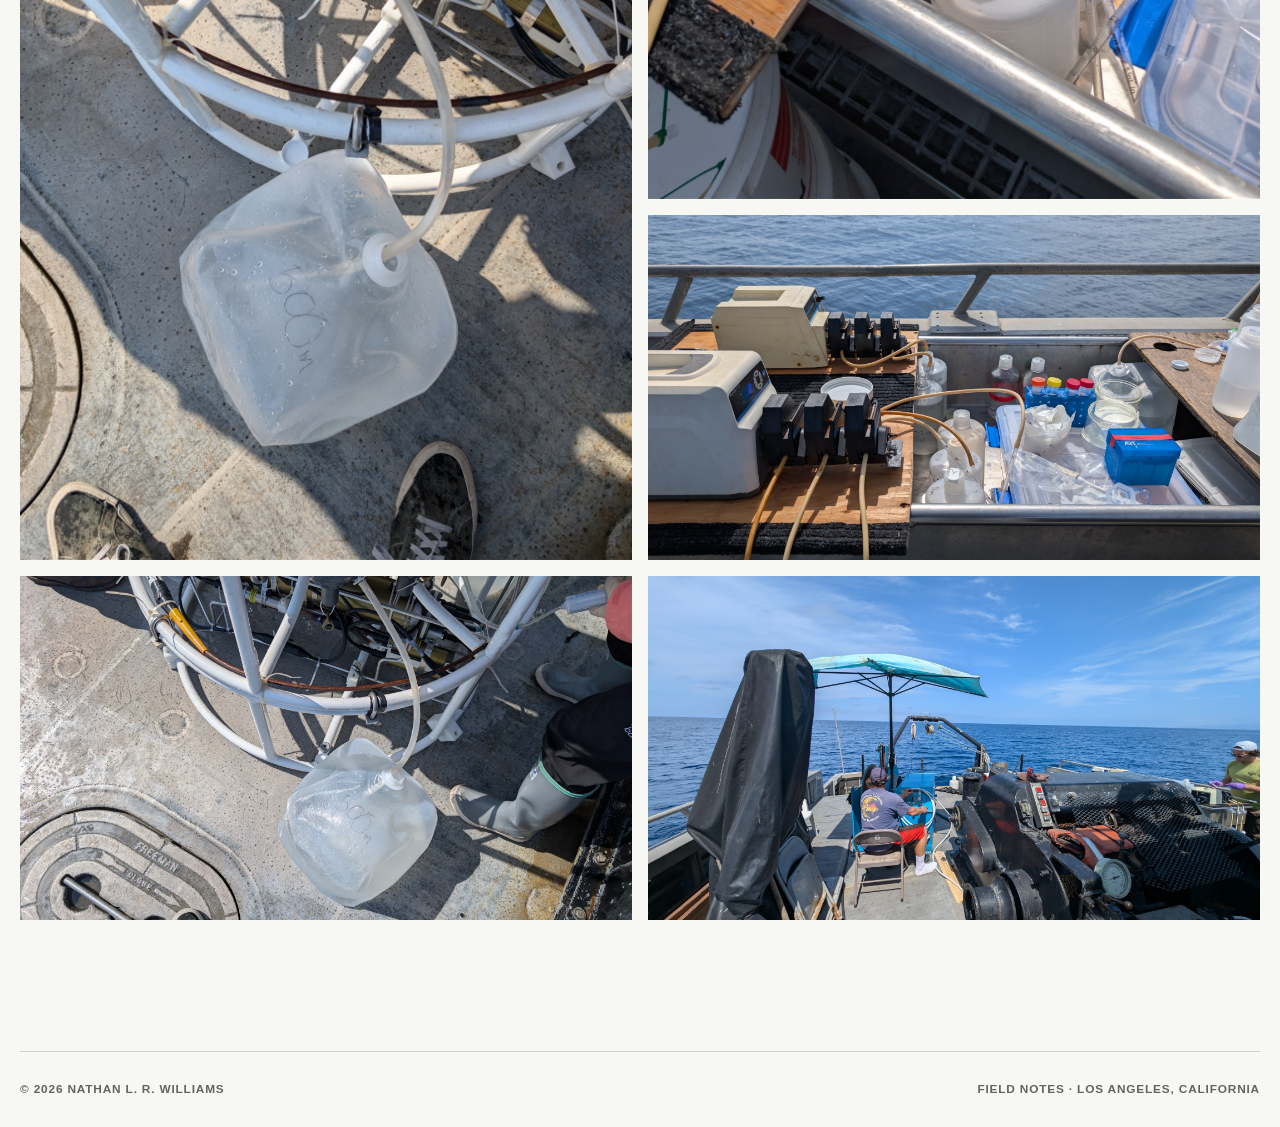
==== commit 3f00333f: "Simplify blog typography" ====
--- a/blog/index.html
+++ b/blog/index.html
@@ -8,7 +8,7 @@
   <link rel="stylesheet" href="../css/style.css" />
   <script defer src="../js/script.js"></script>
 </head>
-<body>
+<body class="blog-page">
   <a class="skip-link" href="#main-content">Skip to content</a>
   <header class="site-header">
     <div class="header-inner">
--- a/css/style.css
+++ b/css/style.css
@@ -769,11 +769,27 @@
   font-family: var(--serif);
   font-size: 1.25rem;
 }
-.blog-post-header .page-hero-inner { padding-block: clamp(76px, 10vw, 126px); }
+.blog-post-header,
+.blog-post {
+  font-family: ui-monospace, SFMono-Regular, Menlo, Monaco, Consolas, "Liberation Mono", "Courier New", monospace;
+  font-size: 1rem;
+}
+.blog-post-header .page-hero-inner { padding-block: clamp(64px, 8vw, 96px); }
+.blog-post-header .kicker,
+.blog-post-header h1,
+.blog-feature-image figcaption,
+.blog-post-prose p,
+.blog-post-prose h2 {
+  font-family: inherit;
+  font-size: 1rem;
+  letter-spacing: 0;
+  line-height: 1.65;
+}
+.blog-post-header .kicker { text-transform: none; }
 .blog-post-header h1 {
-  max-width: 1050px;
-  margin-bottom: 0;
-  font-size: clamp(2.7rem, 6vw, 6rem);
+  max-width: 820px;
+  margin: 24px 0 0;
+  font-weight: 600;
 }
 .blog-post { padding-top: clamp(48px, 7vw, 82px); }
 .blog-feature-image { margin: 0; }
@@ -786,7 +802,6 @@
 .blog-feature-image figcaption {
   margin-top: 11px;
   color: var(--muted);
-  font-size: 0.76rem;
   text-align: right;
 }
 .blog-post-prose {
@@ -795,13 +810,10 @@
 }
 .blog-post-prose p {
   margin: 0 0 28px;
-  font-family: var(--serif);
-  font-size: clamp(1.12rem, 1.8vw, 1.4rem);
-  line-height: 1.65;
 }
 .blog-post-prose h2 {
   margin: clamp(58px, 7vw, 82px) 0 28px;
-  font-size: clamp(2.1rem, 4vw, 3.8rem);
+  font-weight: 700;
 }
 .blog-photo-grid {
   columns: 2;
